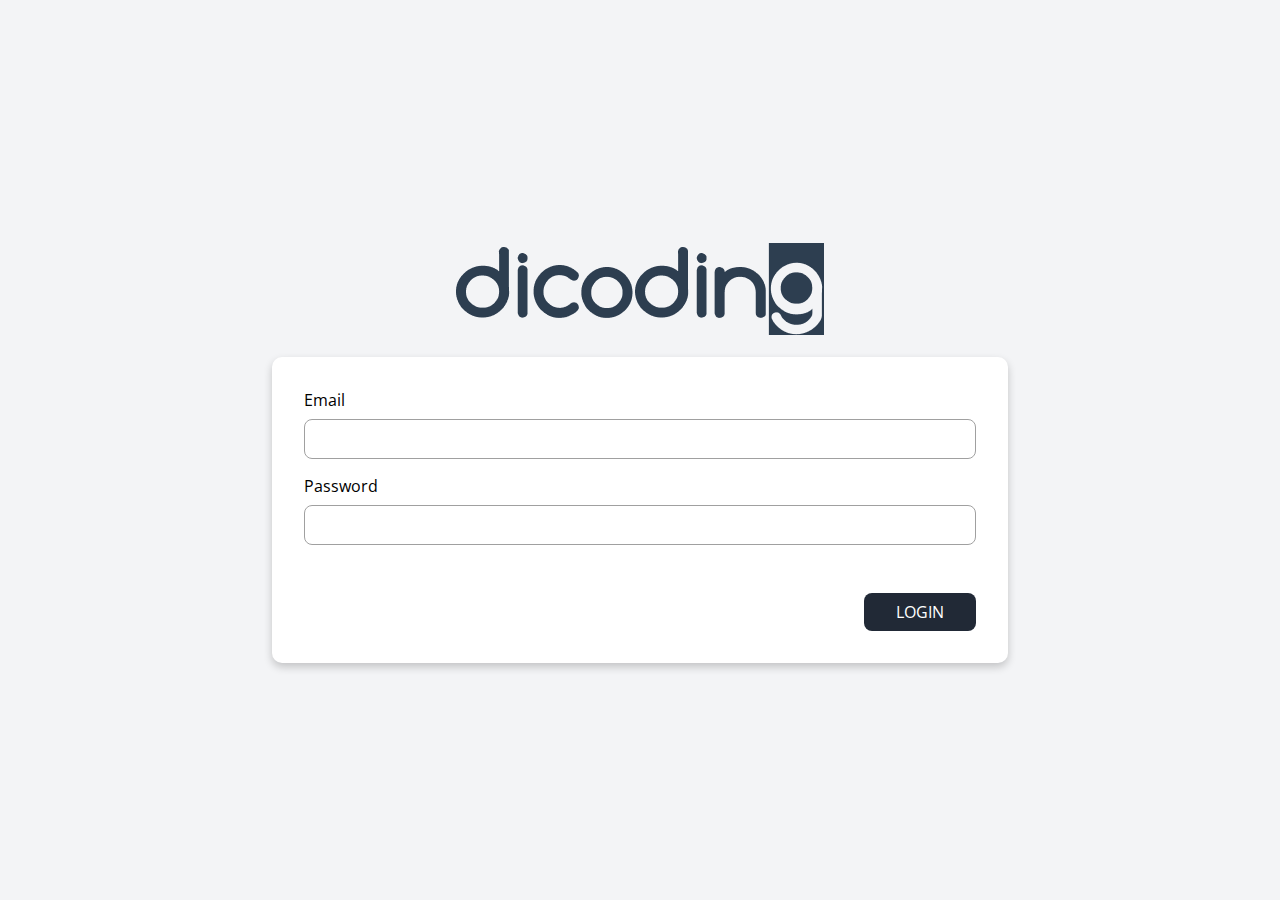
==== index.html @ 88633edf "Initial commit" ====
<!doctype html>
<html lang="en">
<head>
    <meta charset="UTF-8">
    <meta name="viewport"
          content="width=device-width, user-scalable=no, initial-scale=1.0, maximum-scale=1.0, minimum-scale=1.0">
    <meta http-equiv="X-UA-Compatible" content="ie=edge">
    <link rel="preconnect" href="https://fonts.gstatic.com">
    <link href="https://fonts.googleapis.com/css2?family=Open+Sans:wght@400;600;700&display=swap" rel="stylesheet">
    <link rel="stylesheet" href="assets/styles/login-style.css">
    <title>Login Apps</title>
</head>
<body>
<main>
    <header>
        <img src="assets/images/dicoding-logo.png" alt="Dicoding logo">
    </header>
    <form id="loginForm" class="login-input">
        <label for="inputEmail">Email</label>
        <input id="inputEmail" type="email" required>
        <label for="inputPassword">Password</label>
        <input id="inputPassword" type="password" required>
        <button id="buttonLogin" type="submit">Login</button>
    </form>
</main>
<div id="modal" class="pop-up-modal">
    <h2>Login gagal!</h2>
    <p>Silakan coba lagi</p>
</div>

<script src="assets/scripts/_init.js"></script>
<script src="assets/scripts/login-script.js"></script>

</body>
</html>
---- assets/styles/login-style.css ----
/**
 * styling untuk halaman login
 */

* {
    padding: 0;
    margin: 0;
    box-sizing: border-box;
    font-family: 'Open Sans', sans-serif;
}

body {
    display: flex;
    align-items: center;
    justify-content: center;
    flex-direction: column;
    min-height: 100vh;
    background-color: #F3F4F6;
}

main {
    width: 100%;
    max-width: 800px;
    padding: 32px;
}

main img {
    display: block;
    margin: 0 auto 16px auto;
    width: 100%;
    max-width: 376px;
}

.login-input {
    padding: 32px;
    background-color: white;
    border-radius: 10px;
    box-shadow: 0 4px 8px 0 rgba(0,0,0,0.2);
    overflow: auto;
}

.login-input input {
    display: block;
    width: 100%;
    font-size: 16px;
    padding: 8px;
    margin: 8px 0 16px 0;
    border: 1px solid #a0a0a0;
    border-radius: 8px;
}

.login-input button {
    margin-top: 32px;
    padding: 8px 32px;
    background-color: #212936;
    border: 0;
    border-radius: 8px;
    font-size: 16px;
    color: #FFFFFF;
    font-weight: normal;
    text-transform: uppercase;
    float: right;
    cursor: pointer;
}

.pop-up-modal {
    position: fixed;
    padding: 8px 32px;
    background-color: #cc0000;
    color: white;
    bottom: -100px;
    opacity: 0;
    text-transform: capitalize;
    box-shadow: 0 4px 8px 0 rgba(0,0,0,0.2);
    border-radius: 10px;
    text-align: center;
    transition: bottom ease-in-out 0.3s, opacity ease-in-out 0.3s;
}

.pop-up-modal h2 {
    padding: 6px;
}

.pop-up-modal p {
    font-size: 14px;
    margin-bottom: 6px;
}

.pop-up-modal.display {
    bottom: 32px;
    opacity: 1;
}
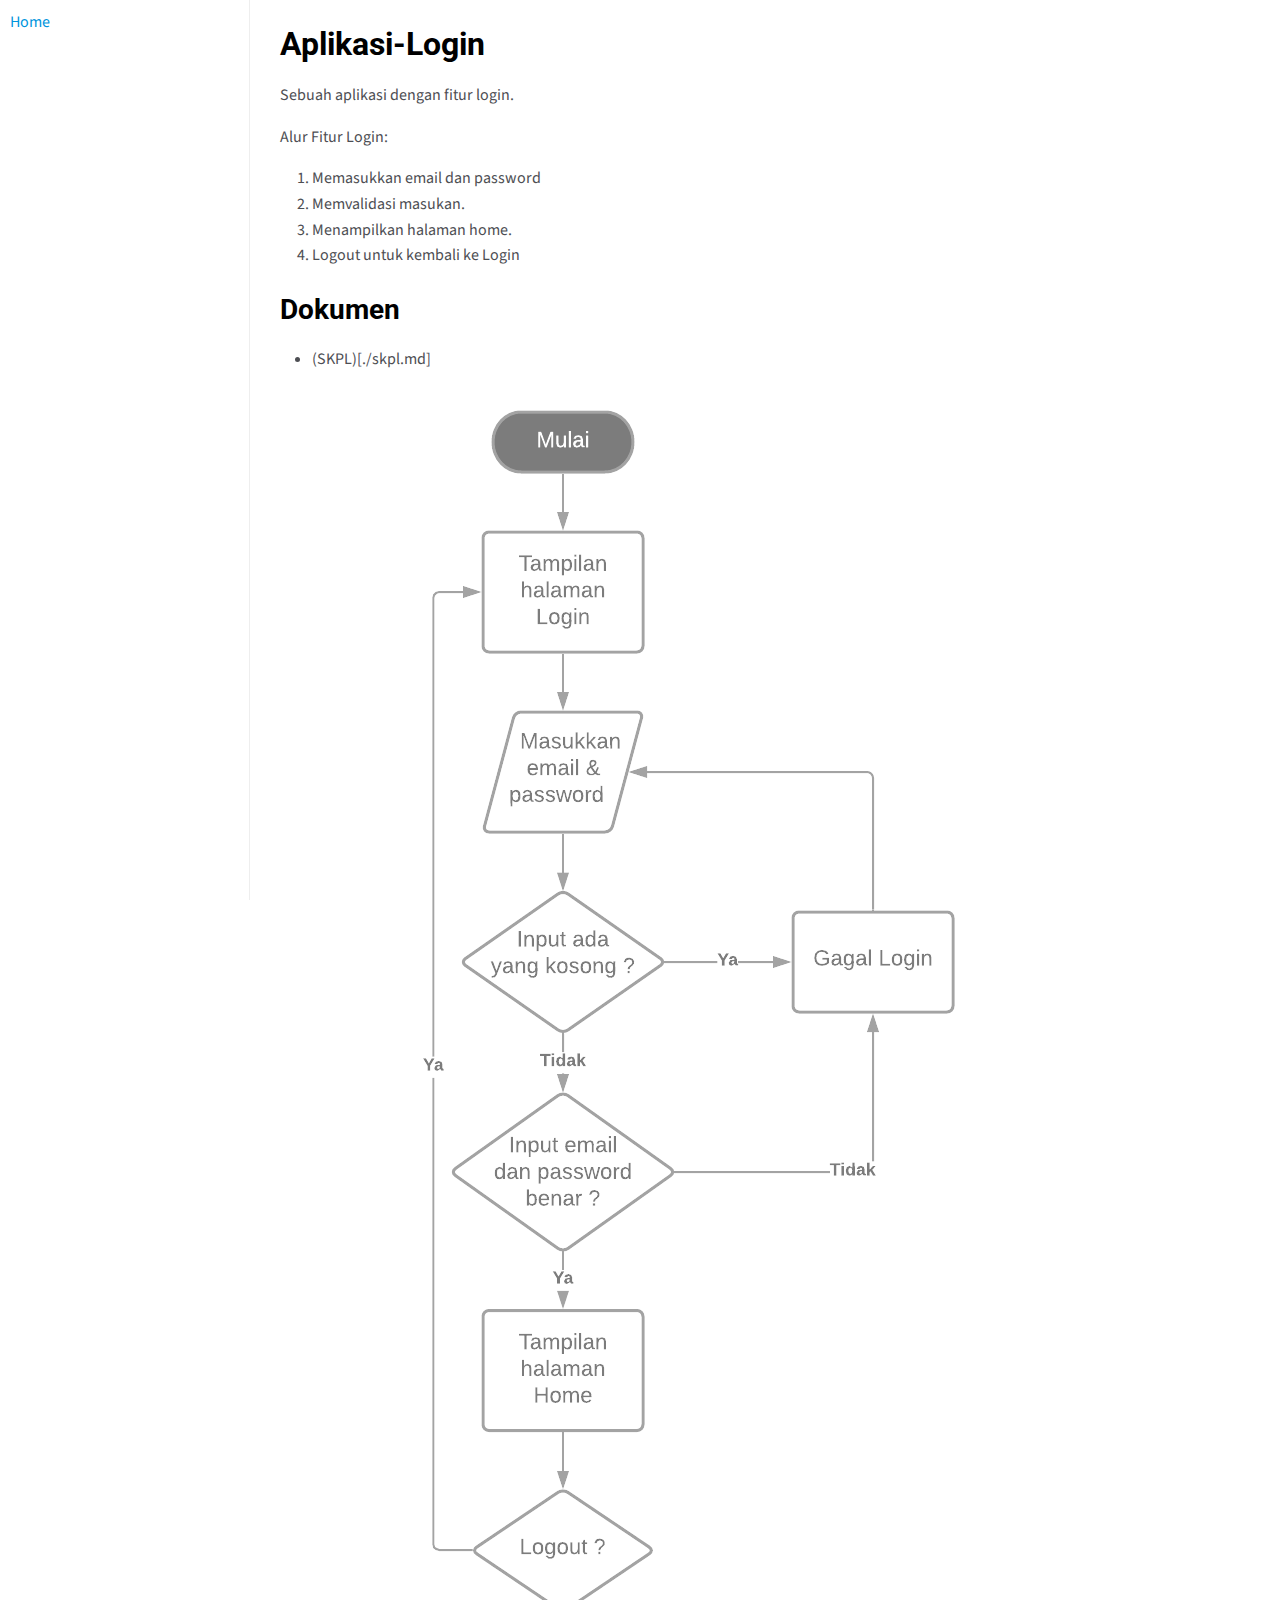
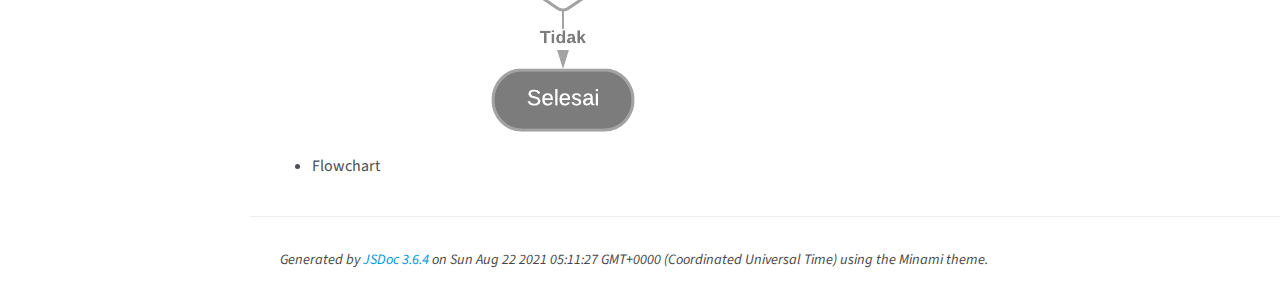
==== commit 9d087f48: "deploy: a177143dd60a1413a1f5ccb38e8e2ae1b4008acf" ====
--- a/index.html
+++ b/index.html
@@ -1,35 +1,84 @@
-<!doctype html>
+<!DOCTYPE html>
 <html lang="en">
 <head>
-    <meta charset="UTF-8">
-    <meta name="viewport"
-          content="width=device-width, user-scalable=no, initial-scale=1.0, maximum-scale=1.0, minimum-scale=1.0">
-    <meta http-equiv="X-UA-Compatible" content="ie=edge">
-    <link rel="preconnect" href="https://fonts.gstatic.com">
-    <link href="https://fonts.googleapis.com/css2?family=Open+Sans:wght@400;600;700&display=swap" rel="stylesheet">
-    <link rel="stylesheet" href="assets/styles/login-style.css">
-    <title>Login Apps</title>
+    <meta charset="utf-8">
+    <meta name="viewport" content="width=device-width,initial-scale=1">
+    <title>Home - Documentation</title>
+
+    <script src="scripts/prettify/prettify.js"></script>
+    <script src="scripts/prettify/lang-css.js"></script>
+    <!--[if lt IE 9]>
+      <script src="//html5shiv.googlecode.com/svn/trunk/html5.js"></script>
+    <![endif]-->
+    <link type="text/css" rel="stylesheet" href="https://code.ionicframework.com/ionicons/2.0.1/css/ionicons.min.css">
+    <link type="text/css" rel="stylesheet" href="styles/prettify-tomorrow.css">
+    <link type="text/css" rel="stylesheet" href="styles/jsdoc-default.css">
 </head>
 <body>
-<main>
-    <header>
-        <img src="assets/images/dicoding-logo.png" alt="Dicoding logo">
-    </header>
-    <form id="loginForm" class="login-input">
-        <label for="inputEmail">Email</label>
-        <input id="inputEmail" type="email" required>
-        <label for="inputPassword">Password</label>
-        <input id="inputPassword" type="password" required>
-        <button id="buttonLogin" type="submit">Login</button>
-    </form>
-</main>
-<div id="modal" class="pop-up-modal">
-    <h2>Login gagal!</h2>
-    <p>Silakan coba lagi</p>
+
+<input type="checkbox" id="nav-trigger" class="nav-trigger" />
+<label for="nav-trigger" class="navicon-button x">
+  <div class="navicon"></div>
+</label>
+
+<label for="nav-trigger" class="overlay"></label>
+
+<nav>
+    <li class="nav-link nav-home-link"><a href="index.html">Home</a></li>
+</nav>
+
+<div id="main">
+    
+
+    
+
+
+
+    
+
+
+
+
+
+
+
+
+
+    
+
+
+    <section class="readme">
+        <article><h1>Aplikasi-Login</h1>
+<p>Sebuah aplikasi dengan fitur login.</p>
+<p>Alur Fitur Login:</p>
+<ol>
+<li>Memasukkan email dan password</li>
+<li>Memvalidasi masukan.</li>
+<li>Menampilkan halaman home.</li>
+<li>Logout untuk kembali ke Login</li>
+</ol>
+<h2>Dokumen</h2>
+<ul>
+<li>(SKPL)[./skpl.md]</li>
+<li>Flowchart
+<img src="./flowchart.png" alt="Flowchart"></li>
+</ul></article>
+    </section>
+
+
+
+
+
+
 </div>
 
-<script src="assets/scripts/_init.js"></script>
-<script src="assets/scripts/login-script.js"></script>
+<br class="clear">
 
+<footer>
+    Generated by <a href="https://github.com/jsdoc3/jsdoc">JSDoc 3.6.4</a> on Sun Aug 22 2021 05:11:27 GMT+0000 (Coordinated Universal Time) using the Minami theme.
+</footer>
+
+<script>prettyPrint();</script>
+<script src="scripts/linenumber.js"></script>
 </body>
-</html>
+</html>--- a/styles/prettify-tomorrow.css
+++ b/styles/prettify-tomorrow.css
@@ -0,0 +1,132 @@
+/* Tomorrow Theme */
+/* Original theme - https://github.com/chriskempson/tomorrow-theme */
+/* Pretty printing styles. Used with prettify.js. */
+/* SPAN elements with the classes below are added by prettyprint. */
+/* plain text */
+.pln {
+  color: #4d4d4c; }
+
+@media screen {
+  /* string content */
+  .str {
+    color: hsl(104, 100%, 24%); }
+
+  /* a keyword */
+  .kwd {
+    color: hsl(240, 100%, 50%); }
+
+  /* a comment */
+  .com {
+    color: hsl(0, 0%, 60%); }
+
+  /* a type name */
+  .typ {
+    color: hsl(240, 100%, 32%); }
+
+  /* a literal value */
+  .lit {
+    color: hsl(240, 100%, 40%); }
+
+  /* punctuation */
+  .pun {
+    color: #000000; }
+
+  /* lisp open bracket */
+  .opn {
+    color: #000000; }
+
+  /* lisp close bracket */
+  .clo {
+    color: #000000; }
+
+  /* a markup tag name */
+  .tag {
+    color: #c82829; }
+
+  /* a markup attribute name */
+  .atn {
+    color: #f5871f; }
+
+  /* a markup attribute value */
+  .atv {
+    color: #3e999f; }
+
+  /* a declaration */
+  .dec {
+    color: #f5871f; }
+
+  /* a variable name */
+  .var {
+    color: #c82829; }
+
+  /* a function name */
+  .fun {
+    color: #4271ae; } }
+/* Use higher contrast and text-weight for printable form. */
+@media print, projection {
+  .str {
+    color: #060; }
+
+  .kwd {
+    color: #006;
+    font-weight: bold; }
+
+  .com {
+    color: #600;
+    font-style: italic; }
+
+  .typ {
+    color: #404;
+    font-weight: bold; }
+
+  .lit {
+    color: #044; }
+
+  .pun, .opn, .clo {
+    color: #440; }
+
+  .tag {
+    color: #006;
+    font-weight: bold; }
+
+  .atn {
+    color: #404; }
+
+  .atv {
+    color: #060; } }
+/* Style */
+/*
+pre.prettyprint {
+  background: white;
+  font-family: Consolas, Monaco, 'Andale Mono', monospace;
+  font-size: 12px;
+  line-height: 1.5;
+  border: 1px solid #ccc;
+  padding: 10px; }
+*/
+
+/* Specify class=linenums on a pre to get line numbering */
+ol.linenums {
+  margin-top: 0;
+  margin-bottom: 0; }
+
+/* IE indents via margin-left */
+li.L0,
+li.L1,
+li.L2,
+li.L3,
+li.L4,
+li.L5,
+li.L6,
+li.L7,
+li.L8,
+li.L9 {
+  /* */ }
+
+/* Alternate shading for lines */
+li.L1,
+li.L3,
+li.L5,
+li.L7,
+li.L9 {
+  /* */ }
--- a/styles/jsdoc-default.css
+++ b/styles/jsdoc-default.css
@@ -0,0 +1,692 @@
+@import url(https://fonts.googleapis.com/css?family=Source+Sans+Pro:300,400,400i,500i,500,600,600i|Roboto);
+
+* {
+  box-sizing: border-box
+}
+
+html, body {
+  height: 100%;
+  width: 100%;
+}
+
+body {
+  color: #4d4e53;
+  background-color: white;
+  margin: 0 auto;
+  padding: 0;
+  font-family: 'Source Sans Pro', Helvetica, sans-serif;
+  font-size: 16px;
+  line-height: 160%;
+}
+
+a,
+a:active {
+  color: #0095dd;
+  text-decoration: none;
+}
+
+a:hover {
+  text-decoration: underline
+}
+
+p, ul, ol, blockquote {
+  margin-bottom: 1em;
+}
+
+h1, h2, h3, h4, h5, h6 {
+  font-family: 'Roboto', sans-serif;
+}
+
+h1, h2, h3, h4, h5, h6 {
+  color: #000;
+  font-weight: 400;
+  margin: 0;
+}
+
+h1 {
+  font-weight: 300;
+  font-size: 48px;
+  margin: 1em 0 .5em;
+}
+
+h1.page-title {margin-bottom: 10px;font-size: 34px;font-weight: 300;border-bottom: solid 2px #ddd;padding: .5em 0 .5em;margin-top: 0;}
+
+h2 {
+  font-size: 32px;
+  margin: 1.2em 0 .8em;
+  font-weight: bold;
+}
+
+h3 {
+  /* margin-top: 1em; */
+  /* margin-bottom: 16px; */
+  /* font-weight: bold; */
+  padding: 0;
+  margin: 1em 0 .6em;
+  font-size: 28px;
+  /* border-bottom: 1px solid #eee; */
+  /* padding-bottom: 15px; */
+}
+
+h4 {
+  font-size: 18px;
+  margin: 1em 0 .2em;
+  color: #4d4e53;
+  /* border-bottom: 1px solid #eee; */
+  padding-bottom: 8px;
+}
+
+h5, .container-overview .subsection-title {
+  font-size: 120%;
+  /* letter-spacing: -0.01em; */
+  margin: 20px 0 5px;
+}
+
+h6 {
+  font-size: 100%;
+  letter-spacing: -0.01em;
+  margin: 6px 0 3px 0;
+  font-style: italic;
+}
+
+tt, code, kbd, samp {
+  font-family: Consolas, Monaco, 'Andale Mono', monospace;
+  background: #f4f4f4;
+  padding: 1px 5px;
+  border-radius: 5px;
+  font-size: 14px;
+}
+
+blockquote {
+  display: block;
+  border-left: 4px solid #eee;
+  margin: 0;
+  padding-left: 1em;
+  color: #888;
+}
+
+.class-description {
+  font-size: 130%;
+  line-height: 140%;
+  margin-bottom: 1em;
+  margin-top: 1em;
+}
+
+.class-description:empty {
+  margin: 0
+}
+
+/** Container **/
+#main {
+  float: right;
+  min-width: 360px;
+  width: calc(100% - 250px);
+  padding: 0 30px 20px 30px;
+}
+
+header {
+  display: block
+}
+
+section {
+  display: block;
+  background-color: #fff;
+  padding: 0;
+}
+
+.variation {
+  display: none
+}
+
+.signature-attributes {
+  font-size: 60%;
+  color: #aaa;
+  font-style: italic;
+  font-weight: lighter;
+}
+
+/** Readme  **/
+
+.readme {
+  font-size: 16px;
+}
+
+.readme h1,
+.readme h2,
+.readme h3,
+.readme h4,
+.readme h5 {
+  margin-top: 1em;
+  margin-bottom: 16px;
+  font-weight: bold;
+  padding: 0;
+}
+
+.readme h1 {
+  font-size: 2em;
+  padding-bottom: 0.3em;
+}
+
+.readme h2 {
+  font-size: 1.75em;
+  padding-bottom: 0.3em;
+}
+
+.readme h3 {
+  font-size: 1.5em;
+  background-color: transparent;
+}
+
+.readme h4 {
+  font-size: 1.25em;
+}
+
+.readme h5 {
+  font-size: 1em;
+}
+
+.readme img {
+  max-width: 100%;
+}
+
+.readme ul, .readme ol {
+  padding-left: 2em;
+}
+
+.readme pre > code {
+  font-size: 0.85em;
+}
+
+.readme table {
+  margin-bottom: 1em;
+  border-collapse: collapse;
+  border-spacing: 0;
+}
+
+.readme table tr {
+  background-color: #fff;
+  border-top: 1px solid #ccc;
+}
+
+.readme table th,
+.readme table td {
+  padding: 6px 13px;
+  border: 1px solid #ddd;
+}
+
+.readme table tr:nth-child(2n) {
+  background-color: #f8f8f8;
+}
+
+/** Nav **/
+nav {
+  float: left;
+  display: block;
+  width: 250px;
+  background: #fff;
+  overflow: auto;
+  position: fixed;
+  height: 100%;
+  padding: 10px;
+  border-right: 1px solid #eee;
+  /* box-shadow: 0 0 3px rgba(0,0,0,0.1); */
+}
+
+nav li {
+  list-style: none;
+  padding: 0;
+  margin: 0;
+}
+
+.nav-heading {
+  margin-top: 10px;
+  font-weight: bold;
+}
+
+.nav-heading a {
+  color: #888;
+  font-size: 14px;
+  display: inline-block;
+}
+
+.nav-item-type {
+  /* margin-left: 5px; */
+  width: 18px;
+  height: 18px;
+  display: inline-block;
+  text-align: center;
+  border-radius: 0.2em;
+  margin-right: 5px;
+  font-weight: bold;
+  line-height: 20px;
+  font-size: 13px;
+}
+
+.type-function {
+  background: #B3E5FC;
+  color: #0288D1;
+}
+
+.type-class {
+  background: #D1C4E9;
+  color: #4527A0;
+}
+
+.type-member {
+  background: #C8E6C9;
+  color: #388E3C;
+}
+
+.type-module {
+  background: #E1BEE7;
+  color: #7B1FA2;
+}
+
+
+/** Footer **/
+footer {
+  color: hsl(0, 0%, 28%);
+  margin-left: 250px;
+  display: block;
+  padding: 30px;
+  font-style: italic;
+  font-size: 90%;
+  border-top: 1px solid #eee;
+}
+
+.ancestors {
+  color: #999
+}
+
+.ancestors a {
+   color: #999 !important;
+   text-decoration: none;
+}
+
+.clear {
+  clear: both
+}
+
+.important {
+  font-weight: bold;
+  color: #950B02;
+}
+
+.yes-def {
+  text-indent: -1000px
+}
+
+.type-signature {
+  color: #aaa
+}
+
+.name, .signature {
+  font-family: Consolas, Monaco, 'Andale Mono', monospace
+}
+
+.details {
+  margin-top: 14px;
+  border-left: 2px solid #DDD;
+  line-height: 30px;
+}
+
+.details dt {
+   width: 120px;
+   float: left;
+   padding-left: 10px;
+}
+
+.details dd {
+   margin-left: 70px
+}
+
+.details ul {
+   margin: 0
+}
+
+.details ul {
+   list-style-type: none
+}
+
+.details li {
+   margin-left: 30px
+}
+
+.details pre.prettyprint {
+   margin: 0
+}
+
+.details .object-value {
+   padding-top: 0
+}
+
+.description {
+  margin-bottom: 1em;
+  margin-top: 1em;
+}
+
+.code-caption {
+  font-style: italic;
+  font-size: 107%;
+  margin: 0;
+}
+
+.prettyprint {
+  font-size: 13px;
+  border: 1px solid #ddd;
+  border-radius: 3px;
+  box-shadow: 0 1px 3px hsla(0, 0%, 0%, 0.05);
+  overflow: auto;
+}
+
+.prettyprint.source {
+  width: inherit
+}
+
+.prettyprint code {
+  font-size: 12px;
+  line-height: 18px;
+  display: block;
+  background-color: #fff;
+  color: #4D4E53;
+}
+
+.prettyprint code:empty:before {
+  content: '';
+}
+
+.prettyprint > code {
+  padding: 15px
+}
+
+.prettyprint .linenums code {
+  padding: 0 15px
+}
+
+.prettyprint .linenums li:first-of-type code {
+  padding-top: 15px
+}
+
+.prettyprint code span.line {
+  display: inline-block
+}
+
+.prettyprint.linenums {
+  padding-left: 70px;
+  -webkit-user-select: none;
+  -moz-user-select: none;
+  -ms-user-select: none;
+  user-select: none;
+}
+
+.prettyprint.linenums ol {
+   padding-left: 0
+}
+
+.prettyprint.linenums li {
+   border-left: 3px #ddd solid
+}
+
+.prettyprint.linenums li.selected, .prettyprint.linenums li.selected * {
+   background-color: lightyellow
+}
+
+.prettyprint.linenums li * {
+   -webkit-user-select: text;
+   -moz-user-select: text;
+   -ms-user-select: text;
+   user-select: text;
+}
+
+.params, .props {
+  border-spacing: 0;
+  border: 1px solid #ddd;
+  border-collapse: collapse;
+  border-radius: 3px;
+  box-shadow: 0 1px 3px rgba(0,0,0,0.1);
+  width: 100%;
+  font-size: 14px;
+  /* margin-left: 15px; */
+}
+
+.params .name, .props .name, .name code {
+   color: #4D4E53;
+   font-family: Consolas, Monaco, 'Andale Mono', monospace;
+   font-size: 100%;
+}
+
+.params td, .params th, .props td, .props th {
+   margin: 0px;
+   text-align: left;
+   vertical-align: top;
+   padding: 10px;
+   display: table-cell;
+}
+
+.params td {
+   border-top: 1px solid #eee
+}
+
+.params thead tr, .props thead tr {
+   background-color: #fff;
+   font-weight: bold;
+}
+
+.params .params thead tr, .props .props thead tr {
+   background-color: #fff;
+   font-weight: bold;
+}
+
+.params td.description > p:first-child, .props td.description > p:first-child {
+   margin-top: 0;
+   padding-top: 0;
+}
+
+.params td.description > p:last-child, .props td.description > p:last-child {
+   margin-bottom: 0;
+   padding-bottom: 0;
+}
+
+dl.param-type {
+  /* border-bottom: 1px solid hsl(0, 0%, 87%); */
+  margin: 0;
+  padding: 0;
+  font-size: 16px;
+}
+
+.param-type dt, .param-type dd {
+  display: inline-block
+}
+
+.param-type dd {
+  font-family: Consolas, Monaco, 'Andale Mono', monospace;
+  display: inline-block;
+  padding: 0;
+  margin: 0;
+  font-size: 14px;
+}
+
+.disabled {
+  color: #454545
+}
+
+/* navicon button */
+.navicon-button {
+  display: none;
+  position: relative;
+  padding: 2.0625rem 1.5rem;
+  transition: 0.25s;
+  cursor: pointer;
+  user-select: none;
+  opacity: .8;
+}
+.navicon-button .navicon:before, .navicon-button .navicon:after {
+  transition: 0.25s;
+}
+.navicon-button:hover {
+  transition: 0.5s;
+  opacity: 1;
+}
+.navicon-button:hover .navicon:before, .navicon-button:hover .navicon:after {
+  transition: 0.25s;
+}
+.navicon-button:hover .navicon:before {
+  top: .825rem;
+}
+.navicon-button:hover .navicon:after {
+  top: -.825rem;
+}
+
+/* navicon */
+.navicon {
+  position: relative;
+  width: 2.5em;
+  height: .3125rem;
+  background: #000;
+  transition: 0.3s;
+  border-radius: 2.5rem;
+}
+.navicon:before, .navicon:after {
+  display: block;
+  content: "";
+  height: .3125rem;
+  width: 2.5rem;
+  background: #000;
+  position: absolute;
+  z-index: -1;
+  transition: 0.3s 0.25s;
+  border-radius: 1rem;
+}
+.navicon:before {
+  top: .625rem;
+}
+.navicon:after {
+  top: -.625rem;
+}
+
+/* open */
+.nav-trigger:checked + label:not(.steps) .navicon:before,
+.nav-trigger:checked + label:not(.steps) .navicon:after {
+  top: 0 !important;
+}
+
+.nav-trigger:checked + label .navicon:before,
+.nav-trigger:checked + label .navicon:after {
+  transition: 0.5s;
+}
+
+/* Minus */
+.nav-trigger:checked + label {
+  transform: scale(0.75);
+}
+
+/* ÃƒÆ’Ã¢â‚¬â€ and + */
+.nav-trigger:checked + label.plus .navicon,
+.nav-trigger:checked + label.x .navicon {
+  background: transparent;
+}
+
+.nav-trigger:checked + label.plus .navicon:before,
+.nav-trigger:checked + label.x .navicon:before {
+  transform: rotate(-45deg);
+  background: #FFF;
+}
+
+.nav-trigger:checked + label.plus .navicon:after,
+.nav-trigger:checked + label.x .navicon:after {
+  transform: rotate(45deg);
+  background: #FFF;
+}
+
+.nav-trigger:checked + label.plus {
+  transform: scale(0.75) rotate(45deg);
+}
+
+.nav-trigger:checked ~ nav {
+  left: 0 !important;
+}
+
+.nav-trigger:checked ~ .overlay {
+  display: block;
+}
+
+.nav-trigger {
+  position: fixed;
+  top: 0;
+  clip: rect(0, 0, 0, 0);
+}
+
+.overlay {
+  display: none;
+  position: fixed;
+  top: 0;
+  bottom: 0;
+  left: 0;
+  right: 0;
+  width: 100%;
+  height: 100%;
+  background: hsla(0, 0%, 0%, 0.5);
+  z-index: 1;
+}
+
+.section-method {
+  margin-bottom: 30px;
+  padding-bottom: 30px;
+  border-bottom: 1px solid #eee;
+}
+
+@media only screen and (min-width: 320px) and (max-width: 680px) {
+  body {
+    overflow-x: hidden;
+  }
+
+  nav {
+    background: #FFF;
+    width: 250px;
+    height: 100%;
+    position: fixed;
+    top: 0;
+    right: 0;
+    bottom: 0;
+    left: -250px;
+    z-index: 3;
+    padding: 0 10px;
+    transition: left 0.2s;
+  }
+
+  .navicon-button {
+    display: inline-block;
+    position: fixed;
+    top: 1.5em;
+    right: 0;
+    z-index: 2;
+  }
+
+  #main {
+    width: 100%;
+    min-width: 360px;
+  }
+
+  #main h1.page-title {
+    margin: 1em 0;
+  }
+
+  #main section {
+    padding: 0;
+  }
+
+  footer {
+    margin-left: 0;
+  }
+}
+
+@media only print {
+  nav {
+    display: none;
+  }
+
+  #main {
+    float: none;
+    width: 100%;
+  }
+}
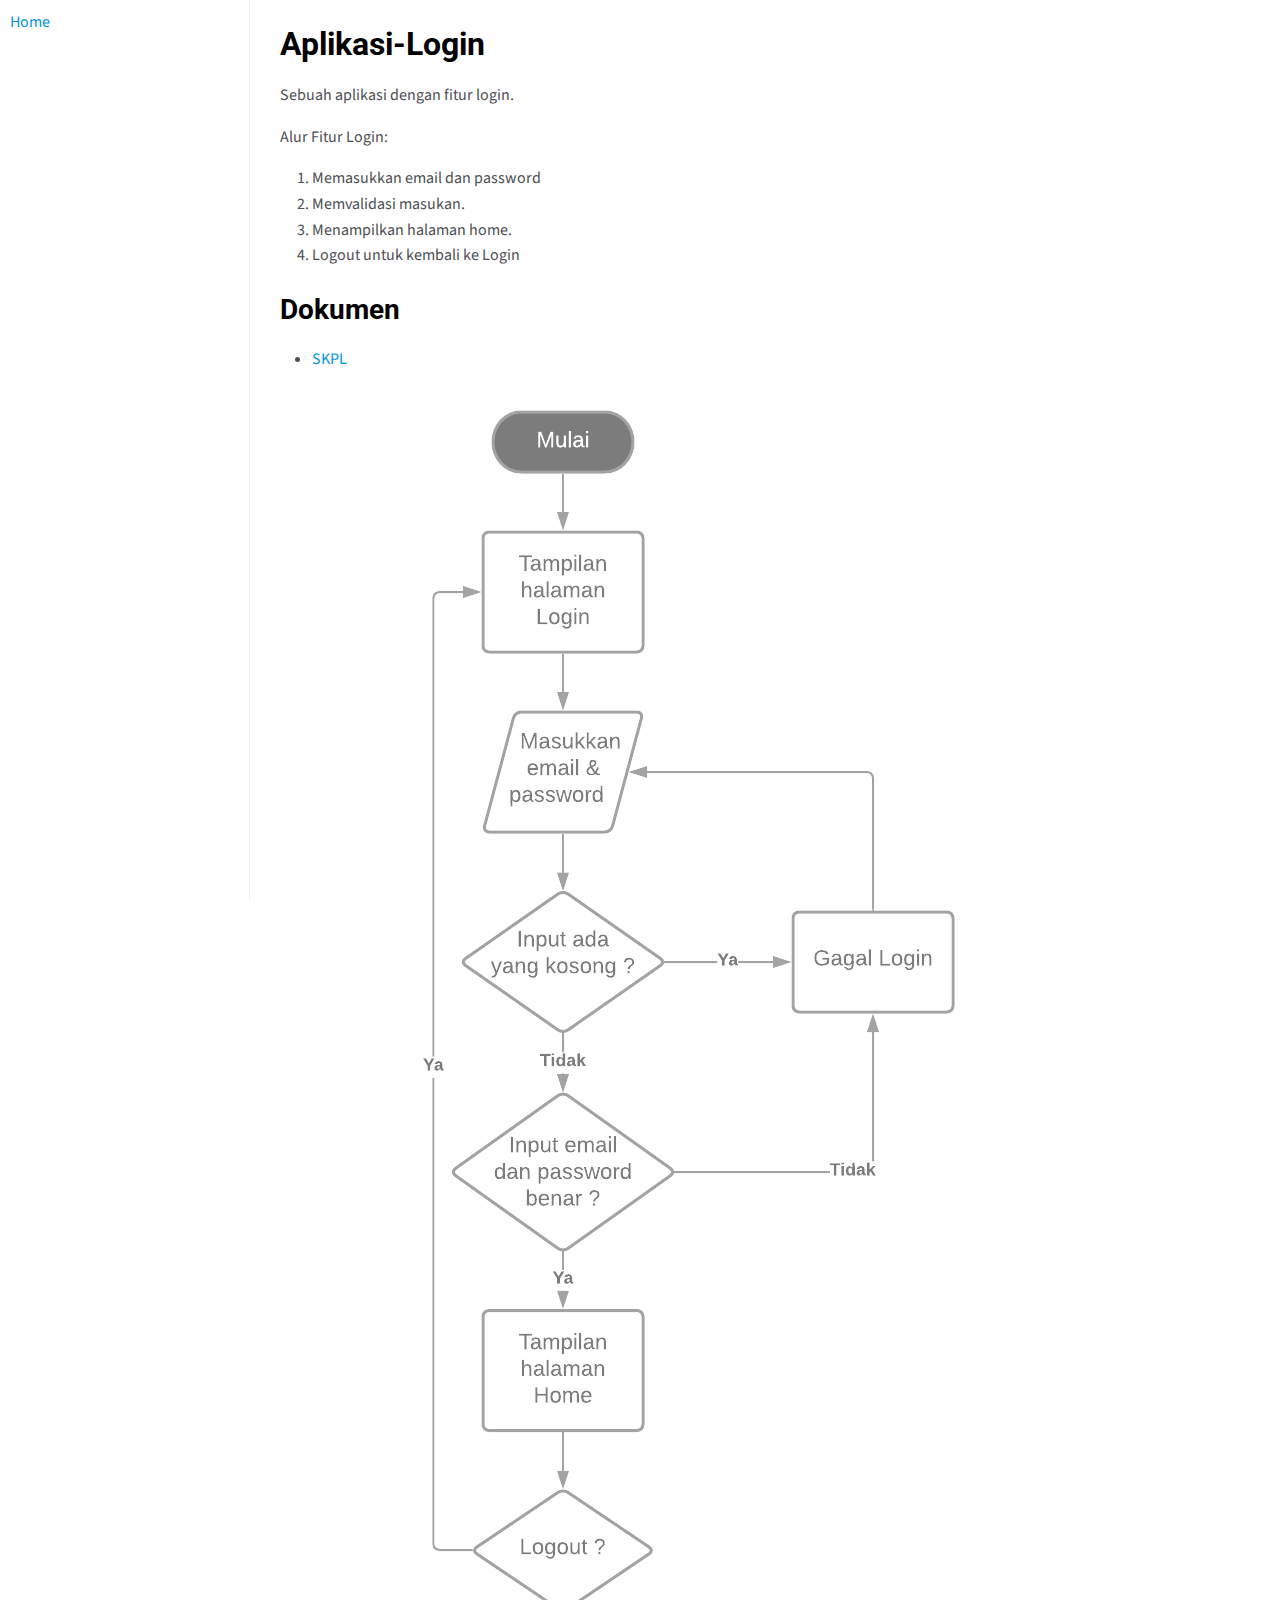
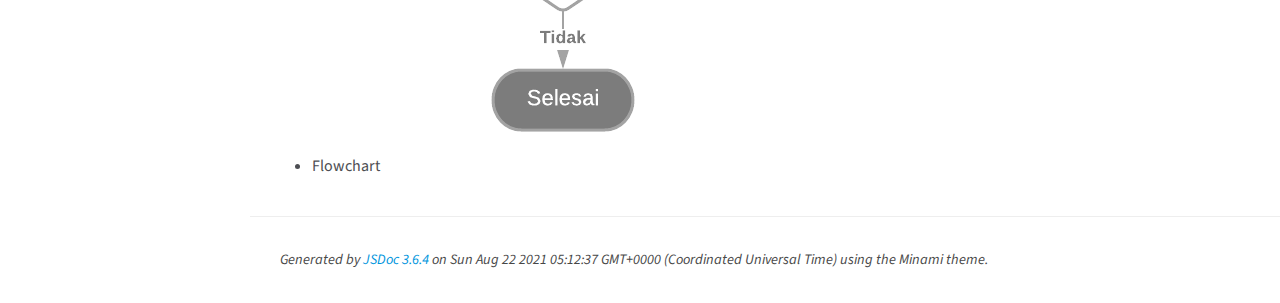
==== commit daa01388: "deploy: a971d26cb59bf3251e35ec4f6764f6a5e54cc774" ====
--- a/index.html
+++ b/index.html
@@ -59,7 +59,7 @@
 </ol>
 <h2>Dokumen</h2>
 <ul>
-<li>(SKPL)[./skpl.md]</li>
+<li><a href="./skpl.md">SKPL</a></li>
 <li>Flowchart
 <img src="./flowchart.png" alt="Flowchart"></li>
 </ul></article>
@@ -75,7 +75,7 @@
 <br class="clear">
 
 <footer>
-    Generated by <a href="https://github.com/jsdoc3/jsdoc">JSDoc 3.6.4</a> on Sun Aug 22 2021 05:11:27 GMT+0000 (Coordinated Universal Time) using the Minami theme.
+    Generated by <a href="https://github.com/jsdoc3/jsdoc">JSDoc 3.6.4</a> on Sun Aug 22 2021 05:12:37 GMT+0000 (Coordinated Universal Time) using the Minami theme.
 </footer>
 
 <script>prettyPrint();</script>
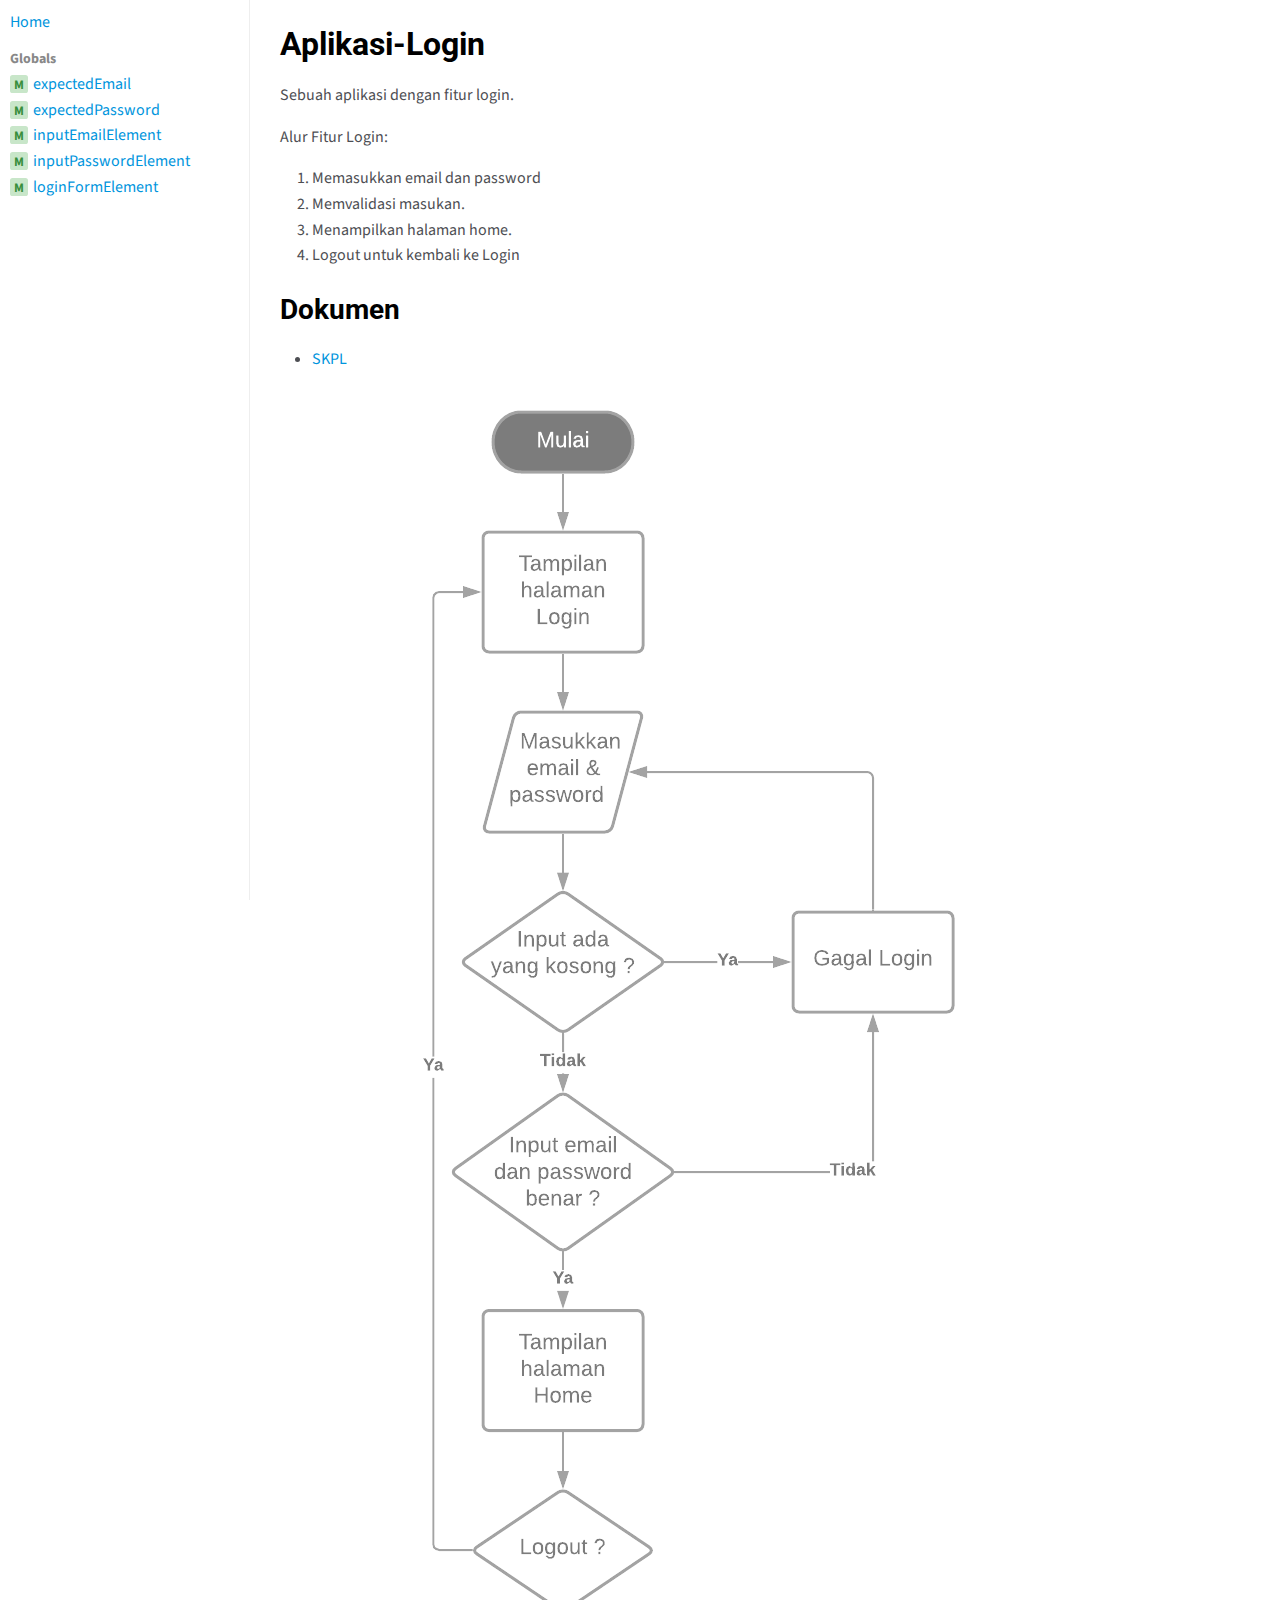
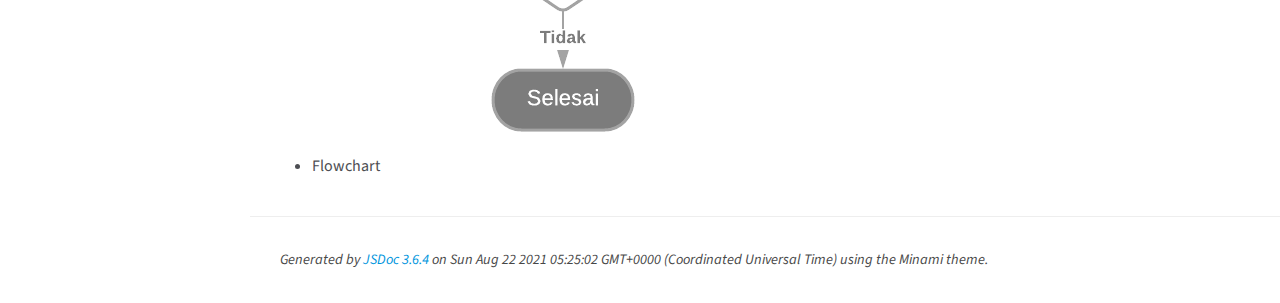
==== commit 23a2d7dd: "deploy: 8d1be22bfe0bfb518aa8e3da8e863c959bf64716" ====
--- a/index.html
+++ b/index.html
@@ -24,7 +24,7 @@
 <label for="nav-trigger" class="overlay"></label>
 
 <nav>
-    <li class="nav-link nav-home-link"><a href="index.html">Home</a></li>
+    <li class="nav-link nav-home-link"><a href="index.html">Home</a></li><li class="nav-heading"><a href="global.html">Globals</a></li><li class="nav-item"><span class="nav-item-type type-member">M</span><span class="nav-item-name"><a href="global.html#expectedEmail">expectedEmail</a></span></li><li class="nav-item"><span class="nav-item-type type-member">M</span><span class="nav-item-name"><a href="global.html#expectedPassword">expectedPassword</a></span></li><li class="nav-item"><span class="nav-item-type type-member">M</span><span class="nav-item-name"><a href="global.html#inputEmailElement">inputEmailElement</a></span></li><li class="nav-item"><span class="nav-item-type type-member">M</span><span class="nav-item-name"><a href="global.html#inputPasswordElement">inputPasswordElement</a></span></li><li class="nav-item"><span class="nav-item-type type-member">M</span><span class="nav-item-name"><a href="global.html#loginFormElement">loginFormElement</a></span></li>
 </nav>
 
 <div id="main">
@@ -75,7 +75,7 @@
 <br class="clear">
 
 <footer>
-    Generated by <a href="https://github.com/jsdoc3/jsdoc">JSDoc 3.6.4</a> on Sun Aug 22 2021 05:12:37 GMT+0000 (Coordinated Universal Time) using the Minami theme.
+    Generated by <a href="https://github.com/jsdoc3/jsdoc">JSDoc 3.6.4</a> on Sun Aug 22 2021 05:25:02 GMT+0000 (Coordinated Universal Time) using the Minami theme.
 </footer>
 
 <script>prettyPrint();</script>
